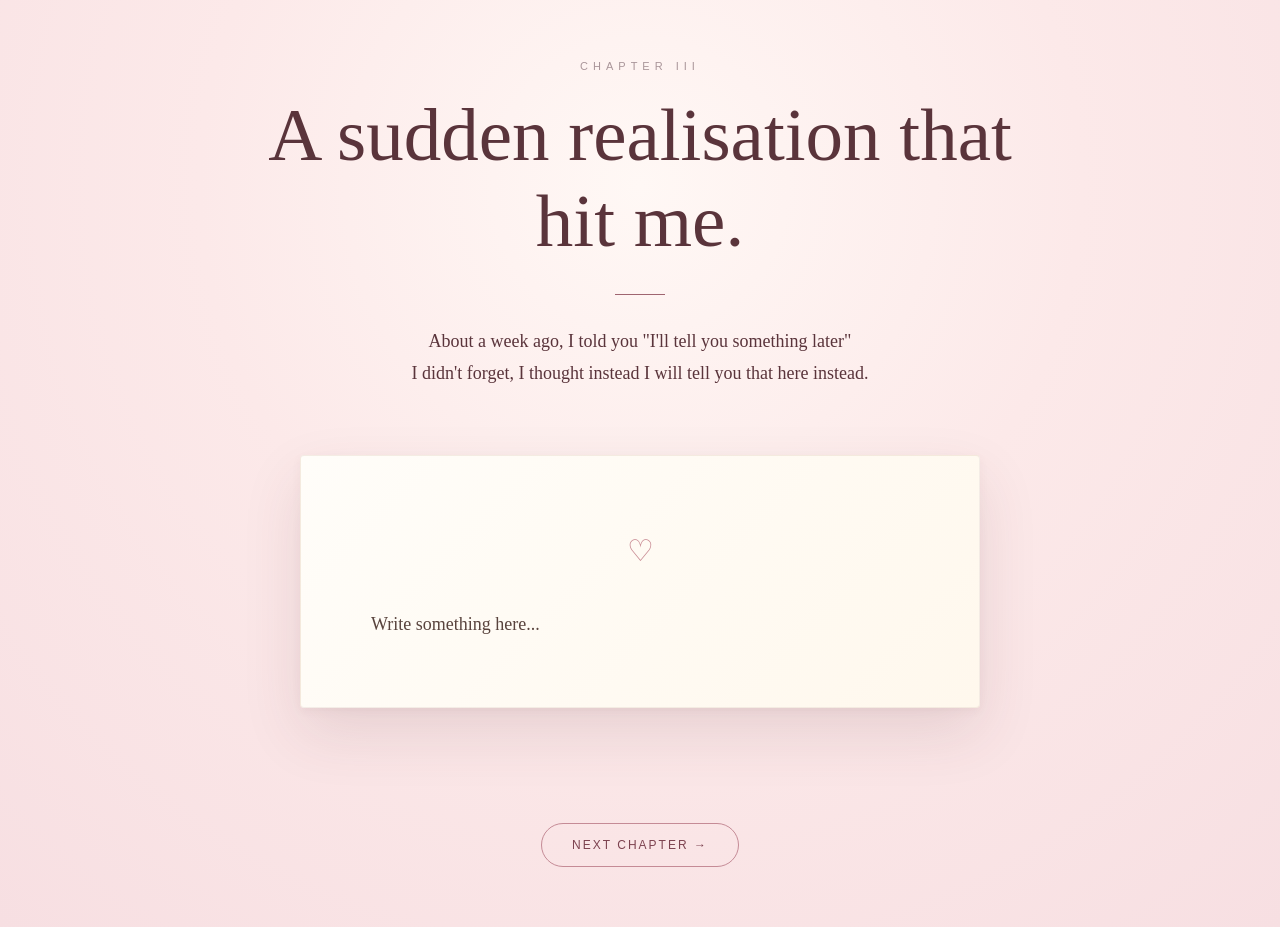
==== chapter3.html @ f7d860e0 "Add files via upload" ====
<!DOCTYPE html>
<html lang="en">

<head>
    <meta charset="UTF-8">
    <meta name="viewport" content="width=device-width, initial-scale=1.0">

    <title>Chapter III ♡</title>

    <link rel="stylesheet" href="style.css">
</head>

<body>

    <div class="hearts-container"></div>

    <section class="story-page active">

        <div class="story-content">

            <p class="chapter">
                CHAPTER III
            </p>

            <h2>
                A sudden realisation that hit me.
            </h2>

            <div class="story-line"></div>

            <p class="story-text">
                About a week ago, I told you "I'll tell you something later"
                <br>
                I didn't forget, I thought instead I will tell you that here instead.
            </p>

            <div class="letter">

                <div class="letter-heart">♡</div>

                <p>
                    Write something here...
                </p>

            </div>

            <button class="next-btn" onclick="window.location.href='chapter4.html'">
                NEXT CHAPTER →
            </button>

        </div>

    </section>

    <script src="script.js"></script>

</body>

</html>
---- style.css ----
/* =========================
   RESET
========================= */

* {
    margin: 0;
    padding: 0;
    box-sizing: border-box;
}


/* =========================
   BODY
========================= */

body {
    min-height: 100vh;

    background:
        radial-gradient(
            circle at center,
            #241014 0%,
            #10090b 45%,
            #050304 100%
        );

    color: #f5e9eb;

    font-family:
        Georgia,
        "Times New Roman",
        serif;

    overflow-x: hidden;
    overflow-y: auto;
}


/* =========================
   HERO
========================= */

.hero {
    min-height: 100vh;

    display: flex;
    flex-direction: column;

    justify-content: center;
    align-items: center;

    text-align: center;

    padding: 30px;

    position: relative;
}


/* =========================
   HEART
========================= */

.heart {
    font-size: 70px;

    color: #d98b9a;

    margin-bottom: 30px;

    animation:
        heartbeat 2.5s ease-in-out infinite;

    text-shadow:
        0 0 35px rgba(220, 120, 140, 0.35);
}


@keyframes heartbeat {

    0%,
    100% {
        transform: scale(1);
    }

    50% {
        transform: scale(1.08);
    }
}


/* =========================
   EYEBROW
========================= */

.eyebrow {
    font-family: Arial, sans-serif;

    font-size: 11px;

    letter-spacing: 5px;

    color: #a99599;

    margin-bottom: 18px;
}


/* =========================
   TITLE
========================= */

h1 {
    font-size: clamp(60px, 10vw, 120px);

    font-weight: 400;

    letter-spacing: -5px;

    color: #f5e9eb;

    text-shadow:
        0 0 50px rgba(255, 200, 210, 0.08);
}


/* =========================
   SUBTITLE
========================= */

.subtitle {
    margin-top: 20px;

    color: #b9a9ad;

    font-size: 17px;

    line-height: 1.8;
}


/* =========================
   ENTER BUTTON
========================= */

.enter-btn {
    margin-top: 45px;

    padding: 15px 34px;

    background: transparent;

    border:
        1px solid rgba(220, 170, 180, 0.35);

    border-radius: 50px;

    color: #eadde0;

    font-family: Arial, sans-serif;

    font-size: 12px;

    letter-spacing: 3px;

    cursor: pointer;

    transition:
        transform 0.3s ease,
        background 0.3s ease,
        border-color 0.3s ease;
}


.enter-btn:hover {
    transform: translateY(-4px);

    background:
        rgba(220, 140, 155, 0.08);

    border-color:
        rgba(220, 170, 180, 0.7);
}


/* =========================
   FLOATING HEARTS
========================= */

.hearts-container {
    position: fixed;

    inset: 0;

    pointer-events: none;

    overflow: hidden;

    z-index: 10;
}


.floating-heart {
    position: absolute;

    bottom: -30px;

    color: rgba(190, 60, 85, 0.7);

    pointer-events: none;

    animation: floatHeart linear forwards;
}


@keyframes floatHeart {

    from {
        transform: translateY(0) rotate(0deg);
        opacity: 0;
    }

    15% {
        opacity: 0.6;
    }

    to {
        transform: translateY(-110vh) rotate(25deg);
        opacity: 0;
    }
}


/* =========================
   STORY PAGES
========================= */

.story-page {
    min-height: 100vh;

    display: flex;

    justify-content: center;
    align-items: center;

    text-align: center;

    padding: 60px 25px;

    background:
        radial-gradient(
            circle at 50% 20%,
            #fff8f5 0%,
            #fce9e9 45%,
            #f7dfe2 100%
        );
}


.story-content {
    width: 100%;

    max-width: 800px;
}


/* =========================
   CHAPTER HEADING
========================= */

.chapter {
    font-family: Arial, sans-serif;

    font-size: 11px;

    letter-spacing: 5px;

    color: #a99599;

    margin-bottom: 20px;
}


.story-page h2 {
    font-size: clamp(40px, 7vw, 75px);

    font-weight: 400;

    color: #5a343b;
}


.story-line {
    width: 50px;

    height: 1px;

    background: #9f6570;

    margin: 30px auto;
}


.story-text {
    color: #5a343b;

    font-size: 18px;

    font-weight: 500;

    line-height: 1.8;
}


/* =========================
   FIRST MESSAGE
========================= */

.first-message {
    display: block;

    width: 90%;

    max-width: 650px;

    height: auto;

    margin: 25px auto 30px;

    padding: 12px;

    background: #ffffff;

    border-radius: 16px;

    box-shadow:
        0 20px 50px rgba(90, 52, 59, 0.18);
}


.memory-date {
    color: #8f4d5b;

    font-family: Arial, sans-serif;

    font-size: 12px;

    letter-spacing: 4px;

    font-weight: 600;

    margin-top: 45px;

    margin-bottom: -25px;
}


.story-quote {
    color: #4a252d;

    font-size: 26px;

    font-weight: 500;

    text-shadow:
        0 2px 10px rgba(90, 52, 59, 0.12);
}


/* =========================
   MEMORY GRID
========================= */

.memory-grid {
    display: grid;

    grid-template-columns: repeat(3, 1fr);

    gap: 25px;

    margin-top: 45px;
}


.memory-card {
    background: #fffafa;

    padding: 12px 12px 20px;

    border-radius: 14px;

    box-shadow:
        0 15px 35px rgba(90, 52, 59, 0.12);

    transition: transform 0.3s ease;
}


.memory-card:hover {
    transform: translateY(-8px) rotate(-1deg);
}


.memory-placeholder {
    height: 220px;

    display: flex;

    justify-content: center;
    align-items: center;

    background: #f7dfe2;

    border-radius: 10px;

    color: #8f4d5b;

    font-family: Arial, sans-serif;

    font-size: 12px;

    letter-spacing: 3px;
}


.memory-card p {
    margin-top: 15px;

    color: #5a343b;

    font-size: 15px;

    line-height: 1.5;
}


/* =========================
   NEXT CHAPTER BUTTON
========================= */

.next-btn {
    margin-top: 50px;

    padding: 14px 30px;

    background: transparent;

    border: 1px solid #c58b96;

    border-radius: 50px;

    color: #7d4350;

    font-family: Arial, sans-serif;

    font-size: 12px;

    letter-spacing: 2px;

    cursor: pointer;

    transition: all 0.3s ease;
}


.next-btn:hover {
    background: #c58b96;

    color: white;

    transform: translateY(-3px);
}


/* =========================
   CHAPTER III — LETTER
========================= */

.letter {
    position: relative;

    width: 100%;

    max-width: 680px;

    margin: 65px auto;

    padding: 65px 70px;

    background:
        linear-gradient(
            135deg,
            #fffdf9,
            #fff8ed
        );

    color: #59433d;

    font-family:
        Georgia,
        "Times New Roman",
        serif;

    font-size: 18px;

    line-height: 2;

    text-align: left;

    border: 1px solid rgba(160, 120, 100, 0.12);

    border-radius: 4px;

    box-shadow:
        0 25px 60px rgba(90, 52, 59, 0.12),
        0 3px 10px rgba(90, 52, 59, 0.05);
}


/* =========================
   LETTER HEART
========================= */

.letter-heart {
    text-align: center;

    font-size: 30px;

    color: #b96b78;

    margin-bottom: 25px;

    opacity: 0.8;
}


/* =========================
   MOBILE RESPONSIVENESS
========================= */

@media (max-width: 768px) {

    .story-page {
        padding: 45px 20px;
    }

    .memory-grid {
        grid-template-columns: 1fr;

        gap: 25px;
    }

    .memory-placeholder {
        height: 260px;
    }

    .letter {
        padding: 45px 30px;

        margin: 45px auto;

        font-size: 16px;
    }

    .story-page h2 {
        font-size: 42px;
    }

}


@media (max-width: 480px) {

    .letter {
        padding: 35px 22px;
    }

    .story-page h2 {
        font-size: 36px;
    }

    .story-text {
        font-size: 16px;
    }

}


/* ==========================================
   CHAPTER IV — THE ETHEREAL WORLD
========================================== */

.angel-page {
    background: #f8f6ff;
    color: #625b78;
    overflow-x: hidden;
    position: relative;
}


/* ==========================================
   CELESTIAL BACKGROUND
========================================== */

.angel-world {
    position: relative;
    min-height: 100vh;
    overflow: hidden;

    background:
        /* Celestial moon */
        radial-gradient(
            circle at 78% 18%,
            rgba(255, 245, 255, 0.95) 0%,
            rgba(226, 211, 255, 0.8) 8%,
            rgba(177, 157, 220, 0.3) 17%,
            transparent 29%
        ),

        /* Nebula */
        radial-gradient(
            ellipse at 15% 40%,
            rgba(130, 112, 180, 0.3),
            transparent 45%
        ),

        radial-gradient(
            ellipse at 85% 75%,
            rgba(190, 145, 190, 0.25),
            transparent 40%
        ),

        /* Night sky */
        linear-gradient(
            160deg,
            #17182b 0%,
            #29243e 45%,
            #39304e 75%,
            #211e36 100%
        );
}


/* ==========================================
   SOFT LIGHT EFFECTS
========================================== */
/* Celestial stars */

.angel-world::before {
    content: "";

    position: absolute;
    inset: 0;

    pointer-events: none;

    background-image:
        radial-gradient(2px 2px at 10% 20%, white 90%, transparent),
        radial-gradient(2px 2px at 30% 65%, white 90%, transparent),
        radial-gradient(1px 1px at 50% 15%, white 90%, transparent),
        radial-gradient(2px 2px at 70% 40%, white 90%, transparent),
        radial-gradient(1px 1px at 90% 70%, white 90%, transparent),
        radial-gradient(2px 2px at 85% 10%, white 90%, transparent),
        radial-gradient(1px 1px at 20% 85%, white 90%, transparent);

    opacity: 0.45;
}

/* Celestial stars */

.angel-world::before {
    content: "";

    position: absolute;
    inset: 0;

    pointer-events: none;

    background-image:
        radial-gradient(2px 2px at 10% 20%, white 90%, transparent),
        radial-gradient(2px 2px at 30% 65%, white 90%, transparent),
        radial-gradient(1px 1px at 50% 15%, white 90%, transparent),
        radial-gradient(2px 2px at 70% 40%, white 90%, transparent),
        radial-gradient(1px 1px at 90% 70%, white 90%, transparent),
        radial-gradient(2px 2px at 85% 10%, white 90%, transparent),
        radial-gradient(1px 1px at 20% 85%, white 90%, transparent);

    opacity: 0.45;
}

.angel-world::before {
    content: "";

    position: absolute;
    inset: 0;

    pointer-events: none;

    background:
        radial-gradient(
            circle at 50% 15%,
            rgba(255, 255, 255, 0.9),
            transparent 35%
        );

    opacity: 0.9;
}


.angel-world::after {
    content: "";

    position: absolute;

    width: 420px;
    height: 420px;

    top: 2%;
    right: -100px;

    border-radius: 50%;

    background: radial-gradient(
        circle,
        rgba(230, 215, 255, 0.28),
        rgba(180, 150, 220, 0.08) 50%,
        transparent 72%
    );

    filter: blur(35px);

    pointer-events: none;

    z-index: 0;
}


/* ==========================================
   INTRODUCTION
========================================== */

.angel-intro {
    min-height: 100vh;

    display: flex;
    flex-direction: column;

    justify-content: center;
    align-items: center;

    text-align: center;

    padding: 50px 25px;

    position: relative;

    z-index: 1;
}


.angel-eyebrow,
.gallery-eyebrow {
    font-family: Arial, sans-serif;

    font-size: 10px;

    letter-spacing: 5px;

    color: #aaa0c2;

    margin-bottom: 30px;
}


.angel-intro h1 {
    font-family: Georgia, serif;

    font-size: clamp(48px, 8vw, 100px);

    font-weight: 400;

    line-height: 1.15;

    letter-spacing: -3px;

    color: #756987;

    text-shadow:
        0 5px 35px rgba(255, 255, 255, 0.9);
}


.angel-divider {
    margin: 35px 0;

    font-size: 25px;

    color: #b9a9d5;
}


.angel-subtitle {
    font-family: Georgia, serif;

    font-size: 17px;

    line-height: 2;

    color: #958ba8;
}


/* ==========================================
   SCROLL INDICATOR
========================================== */

.scroll-hint {
    position: absolute;

    bottom: 45px;

    display: flex;
    flex-direction: column;

    align-items: center;

    gap: 12px;
}


.scroll-hint span {
    font-family: Arial, sans-serif;

    font-size: 9px;

    letter-spacing: 3px;

    color: #aaa0bc;
}


.scroll-line {
    width: 1px;

    height: 45px;

    background:
        linear-gradient(
            transparent,
            #b9a9d5
        );

    animation: gentleDrop 2s infinite;
}


@keyframes gentleDrop {
    0%, 100% {
        opacity: 0.4;
        transform: translateY(0);
    }

    50% {
        opacity: 1;
        transform: translateY(8px);
    }
}


/* ==========================================
   PHOTO GALLERY
========================================== */

.angel-gallery {
    position: relative;

    z-index: 1;

    max-width: 1100px;

    margin: auto;

    padding: 110px 35px 140px;

    text-align: center;
}


.gallery-eyebrow {
    margin-bottom: 20px;
}


.angel-gallery h2 {
    font-family: Georgia, serif;

    font-size: clamp(38px, 6vw, 65px);

    font-weight: 400;

    color: #756987;

    margin-bottom: 20px;
}


.gallery-description {
    font-family: Georgia, serif;

    font-size: 16px;

    color: #a69bb8;

    line-height: 1.8;
}


/* ==========================================
   PHOTOGRAPH LAYOUT
========================================== */

.angel-photo-grid {
    display: grid;

    grid-template-columns: repeat(3, 1fr);

    align-items: center;

    gap: 35px;

    margin-top: 85px;
}


.angel-photo {
    position: relative;

    padding: 12px;

    background: rgba(255, 255, 255, 0.75);

    border: 1px solid rgba(255, 255, 255, 0.9);

    border-radius: 5px;

    box-shadow:
        0 20px 55px rgba(133, 117, 166, 0.12),
        0 5px 15px rgba(255, 255, 255, 0.8);

    transition:
        transform 0.5s ease,
        box-shadow 0.5s ease;
}


.angel-photo:hover {
    transform: translateY(-12px);

    box-shadow:
        0 30px 70px rgba(133, 117, 166, 0.2);
}


.photo-one {
    transform: rotate(-3deg);
}


.photo-two {
    transform: translateY(-25px);
}


.photo-three {
    transform: rotate(3deg);
}


.photo-one:hover {
    transform: translateY(-12px) rotate(0deg);
}


.photo-two:hover {
    transform: translateY(-35px);
}


.photo-three:hover {
    transform: translateY(-12px) rotate(0deg);
}


.photo-placeholder {
    min-height: 350px;

    display: flex;

    justify-content: center;
    align-items: center;

    background:
        linear-gradient(
            145deg,
            #eeeaff,
            #fcecf3,
            #f7f4ff
        );

    color: #aaa0c2;

    font-family: Arial, sans-serif;

    font-size: 10px;

    letter-spacing: 4px;
}


/* ==========================================
   CLOSING MESSAGE
========================================== */

.angel-ending {
    position: relative;

    z-index: 1;

    min-height: 75vh;

    display: flex;
    flex-direction: column;

    justify-content: center;
    align-items: center;

    text-align: center;

    padding: 80px 25px;
}


.ending-symbol {
    font-size: 45px;

    color: #b9a9d5;

    margin-bottom: 30px;
}


.angel-ending h2 {
    font-family: Georgia, serif;

    font-size: clamp(38px, 6vw, 65px);

    font-weight: 400;

    line-height: 1.3;

    color: #756987;
}


.angel-ending p {
    margin-top: 30px;

    font-family: Georgia, serif;

    font-size: 16px;

    color: #a69bb8;

    line-height: 1.8;
}


/* ==========================================
   MOBILE RESPONSIVENESS
========================================== */

@media (max-width: 768px) {

    .angel-photo-grid {
        grid-template-columns: 1fr;

        max-width: 380px;

        margin: 65px auto 0;

        gap: 45px;
    }

    .photo-one,
    .photo-two,
    .photo-three {
        transform: none;
    }

    .photo-one:hover,
    .photo-two:hover,
    .photo-three:hover {
        transform: translateY(-5px);
    }

    .photo-placeholder {
        min-height: 400px;
    }

    .angel-gallery {
        padding: 90px 25px;
    }

    .angel-subtitle {
        font-size: 15px;
    }

}

/* Chapter IV — cleaner celestial atmosphere */

.angel-page .hearts-container {
    display: none;
}

/* Keep atmospheric effects behind content */

.angel-world::before {
    z-index: 0;
}

.angel-intro,
.angel-gallery,
.angel-ending {
    position: relative;
    z-index: 1;
}

/* Clear text contrast */

.angel-eyebrow,
.gallery-eyebrow {
    color: #d2c5ed;
}

.angel-intro h1,
.angel-gallery h2,
.angel-ending h2 {
    color: #fff9ff;

    text-shadow:
        0 2px 20px rgba(15, 12, 35, 0.35);
}

.angel-subtitle,
.gallery-description,
.angel-ending p {
    color: #e4daef;
}

.scroll-hint span {
    color: #e4daef;
}

/* ==========================================
   CHAPTER IV — FINAL VISUAL CORRECTIONS
========================================== */


/* CELESTIAL BACKGROUND */

.angel-world {
    background:
        radial-gradient(
            circle at 80% 15%,
            #f5eaff 0%,
            #c9b8e8 5%,
            rgba(157, 130, 198, 0.35) 12%,
            transparent 23%
        ),

        radial-gradient(
            ellipse at 15% 45%,
            rgba(111, 91, 160, 0.35),
            transparent 45%
        ),

        linear-gradient(
            160deg,
            #171529 0%,
            #29223e 45%,
            #39304e 75%,
            #1d1b32 100%
        );
}


/* INTRODUCTION */

.angel-intro {
    min-height: 100vh;
    padding: 80px 25px;

    justify-content: center;
    overflow: hidden;
}

.angel-intro h1 {
    width: 100%;
    max-width: 950px;

    font-size: clamp(42px, 6vw, 82px);

    line-height: 1.2;
    letter-spacing: -1.5px;

    padding: 0 15px;

    color: #fffaff;

    text-shadow:
        0 4px 25px rgba(15, 10, 35, 0.4);
}

.angel-eyebrow {
    color: #d9c9ef;
}

.angel-subtitle {
    color: #eee5f8;
}

.scroll-hint span {
    color: #eee5f8;
}


/* GALLERY HEADING */

.angel-gallery h2 {
    color: #fffaff;
}

.gallery-eyebrow {
    color: #d9c9ef;
}

.gallery-description {
    color: #e5d9f1;
}


/* PHOTOGRAPH FRAMES */

.angel-photo {
    background: #fffaff;

    border: 1px solid rgba(255, 255, 255, 0.95);

    padding: 12px;

    border-radius: 5px;

    box-shadow:
        0 20px 55px rgba(8, 5, 25, 0.3),
        0 0 25px rgba(220, 195, 255, 0.18);
}


/* PHOTOGRAPH PLACEHOLDERS */

.photo-placeholder {
    background:
        linear-gradient(
            145deg,
            #eee5fa,
            #fcebf3,
            #f4edff
        );

    color: #756487;

    font-weight: 600;
}


/* PHOTOGRAPH CAPTIONS */

.angel-photo p {
    color: #594b68;

    font-family: Georgia, serif;

    font-size: 15px;

    line-height: 1.7;

    padding: 12px 5px 5px;

    text-align: center;
}


/* CLOSING SECTION */

.angel-ending h2 {
    color: #fffaff;
}

.angel-ending p {
    color: #e5d9f1;
}

.ending-symbol {
    color: #e5c9ee;
}

/* Dark captions inside photograph frames */

.angel-photo .gallery-description {
    color: #594b68;

    font-size: 15px;
    font-weight: 500;

    line-height: 1.7;

    padding: 12px 5px 5px;

    text-align: center;
}


/* Restore celestial glow around photographs */

.angel-photo {
    box-shadow:
        0 0 18px rgba(230, 210, 255, 0.45),
        0 0 40px rgba(210, 185, 255, 0.3),
        0 20px 55px rgba(8, 5, 25, 0.25);
}

.angel-photo:hover {
    box-shadow:
        0 0 25px rgba(240, 220, 255, 0.65),
        0 0 60px rgba(210, 185, 255, 0.4),
        0 30px 70px rgba(8, 5, 25, 0.3);
}

/* =================================
   CHAPTER IV — INTRO TEXT CONTRAST
================================= */

.angel-intro h1 {
    color: #403451;

    text-shadow:
        0 2px 15px rgba(255, 255, 255, 0.4);
}

.angel-intro .angel-eyebrow {
    color: #665477;
}

.angel-intro .angel-subtitle {
    color: #51435f;

    font-weight: 500;

    text-shadow:
        0 1px 8px rgba(255, 255, 255, 0.35);
}

.angel-intro .scroll-hint span {
    color: #665477;
}

.angel-intro .scroll-line {
    background: linear-gradient(
        transparent,
        #806a9e
    );
}

/* Chapter IV — Gallery typography */

.angel-gallery h2 {
    color: #493653;
    text-shadow: 0 2px 15px rgba(255, 255, 255, 0.35);
}

.angel-gallery > .gallery-description {
    color: #51415f;
}

.angel-photo .gallery-description {
    color: #594b68;
}

/* =====================================
   CHAPTER IV — ACTUAL PHOTOGRAPHS
===================================== */

.angel-image {
    display: block;

    width: 100%;
    height: 380px;

    object-fit: contain;
    object-position: center;

    background: #eee8f5;

    border-radius: 2px;
}


/* Keep photograph frames consistent */

.angel-photo {
    min-width: 0;
    overflow: hidden;
}


/* =====================================
   RESPONSIVE PHOTOGRAPH GALLERY
===================================== */

@media (max-width: 900px) {

    .angel-photo-grid {
        grid-template-columns: 1fr;

        max-width: 430px;

        margin-left: auto;
        margin-right: auto;

        gap: 45px;
    }

    .angel-image {
        height: auto;
        max-height: 500px;

        aspect-ratio: 3 / 4;

        object-fit: contain;
    }

    .photo-one,
    .photo-two,
    .photo-three {
        transform: none;
    }

}

/* =====================================
   CHAPTER IV — TEXT CONTRAST
===================================== */

/* All text before the photographs */

.angel-intro h1,
.angel-intro .angel-eyebrow,
.angel-intro .angel-subtitle,
.angel-intro .scroll-hint span,
.angel-gallery .gallery-eyebrow,
.angel-gallery h2,
.angel-gallery > .gallery-description {
    color: #40304f;

    -webkit-text-stroke: 0.3px rgba(255, 250, 255, 0.8);

    text-shadow:
        0 1px 5px rgba(255, 255, 255, 0.65);
}

/* Photograph captions */

.angel-photo .gallery-description {
    color: #594b68;

    -webkit-text-stroke: 0;

    text-shadow: none;
}

/* Closing section — retain light typography */

.angel-ending h2,
.angel-ending p {
    color: #fffaff;

    -webkit-text-stroke: 0.3px rgba(75, 55, 95, 0.5);

    text-shadow:
        0 2px 8px rgba(35, 22, 55, 0.5);
}

/* =====================================
   CHAPTER IV — CLEAN TYPOGRAPHY
===================================== */

/* Introduction */

.angel-intro h1 {
    color: #40304f !important;
    -webkit-text-stroke: 0;
    text-shadow: none;
}

.angel-intro .angel-eyebrow {
    color: #655477 !important;
    -webkit-text-stroke: 0;
    text-shadow: none;
}

.angel-intro .angel-subtitle {
    color: #51415f !important;
    -webkit-text-stroke: 0;
    text-shadow: none;
    font-weight: 400;
}

.angel-intro .scroll-hint span {
    color: #655477 !important;
    text-shadow: none;
}


/* Gallery heading */

.angel-gallery .gallery-eyebrow {
    color: #655477 !important;
    text-shadow: none;
}

.angel-gallery h2 {
    color: #40304f !important;
    -webkit-text-stroke: 0;
    text-shadow: none;
}

.angel-gallery > .gallery-description {
    color: #51415f !important;
    -webkit-text-stroke: 0;
    text-shadow: none;
    font-weight: 400;
}


/* Photograph descriptions */

.angel-photo .gallery-description {
    color: #594b68 !important;
    -webkit-text-stroke: 0;
    text-shadow: none;
}


/* Closing section — retain light typography */

.angel-ending h2,
.angel-ending p {
    color: #fffaff !important;
    -webkit-text-stroke: 0;
    text-shadow: 0 2px 8px rgba(35, 22, 55, 0.45);
}

/* =====================================
   CHAPTER IV — GALLERY LIGHT FIELD
===================================== */

.angel-gallery {
    position: relative;
    isolation: isolate;
}

/* Soft moonlight behind gallery heading */

.angel-gallery::before {
    content: "";

    position: absolute;

    top: 100px;
    left: 50%;

    transform: translateX(-50%);

    width: min(1000px, 110%);
    height: 380px;

    background:
        radial-gradient(
            ellipse at center,
            rgba(248, 240, 255, 0.85) 0%,
            rgba(231, 216, 250, 0.55) 35%,
            rgba(215, 195, 240, 0.18) 65%,
            transparent 100%
        );

    filter: blur(35px);

    z-index: -1;

    pointer-events: none;
}

/* Keep heading typography clean */

.angel-gallery h2 {
    color: #40304f;
    text-shadow: none;
}

.angel-gallery > .gallery-description {
    color: #51415f;
    text-shadow: none;
}

/* =====================================
   CHAPTER IV — SMALL TEXT REFINEMENT
===================================== */

/* A LITTLE SOMETHING ABOUT YOU */

.angel-intro .angel-eyebrow {
    color: #493653 !important;

    font-family: Arial, sans-serif;
    font-size: 12px;
    font-weight: 600;

    letter-spacing: 4px;

    text-shadow:
        0 1px 3px rgba(255, 255, 255, 0.65);

    margin-bottom: 35px;
}


/* GO ON SCROLL */

.angel-intro .scroll-hint span {
    color: #493653 !important;

    font-family: Arial, sans-serif;
    font-size: 11px;
    font-weight: 600;

    letter-spacing: 3px;

    text-shadow:
        0 1px 4px rgba(255, 255, 255, 0.7);
}


/* Scroll indicator line */

.angel-intro .scroll-line {
    width: 1px;
    height: 50px;

    background: linear-gradient(
        transparent,
        #79618f
    );
}
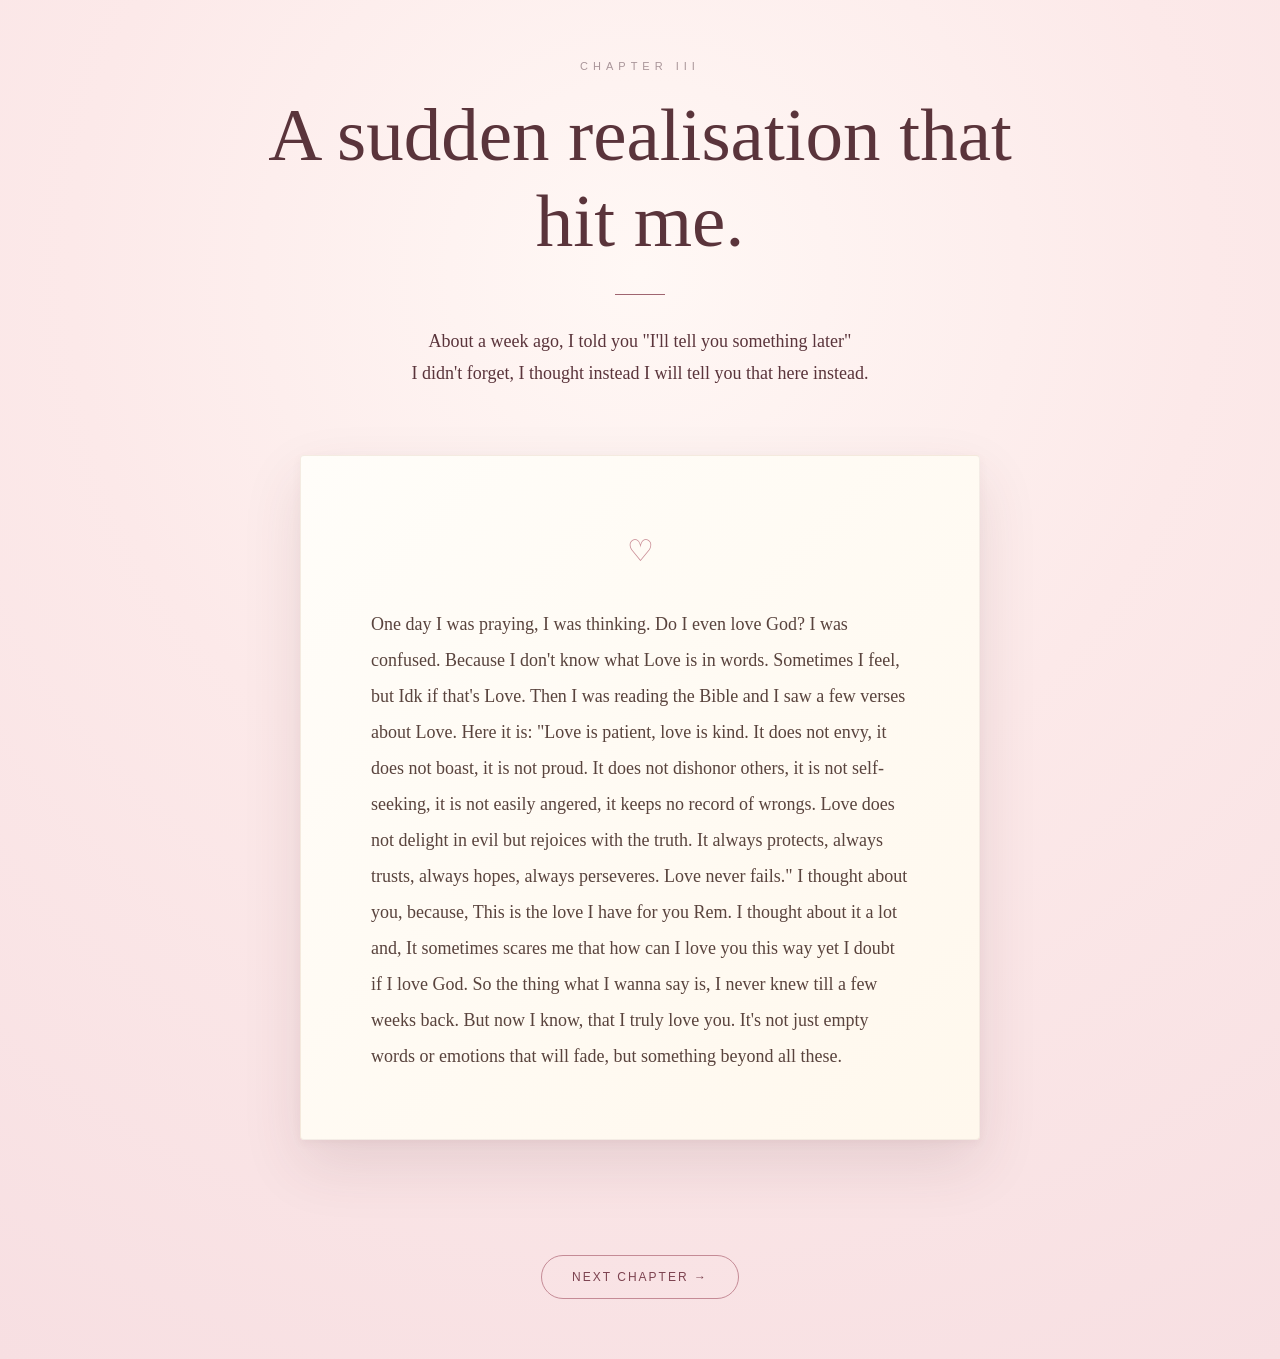
==== commit 733795b4: "Add files via upload" ====
--- a/chapter3.html
+++ b/chapter3.html
@@ -39,7 +39,18 @@
                 <div class="letter-heart">♡</div>
 
                 <p>
-                    Write something here...
+                    One day I was praying, I was thinking. Do I even love God? I was confused. 
+                    Because I don't know what Love is in words. Sometimes I feel, but Idk if that's Love. 
+                    Then I was reading the Bible and I saw a few verses about Love. 
+                    Here it is:
+                    "Love is patient, love is kind. It does not envy, it does not boast, it is not proud. 
+                    It does not dishonor others, it is not self-seeking, it is not easily angered, it keeps no record of wrongs. 
+                    Love does not delight in evil but rejoices with the truth. 
+                    It always protects, always trusts, always hopes, always perseveres. Love never fails."
+                    I thought about you, because, This is the love I have for you Rem. 
+                    I thought about it a lot and, It sometimes scares me that how can I love you this way yet I doubt if I love God. 
+                    So the thing what I wanna say is, I never knew till a few weeks back. 
+                    But now I know, that I truly love you. It's not just empty words or emotions that will fade, but something beyond all these.
                 </p>
 
             </div>
--- a/style.css
+++ b/style.css
@@ -1,1674 +1,917 @@
-/* =========================
-   RESET
-========================= */
-
-* {
-    margin: 0;
-    padding: 0;
-    box-sizing: border-box;
-}
-
-
-/* =========================
-   BODY
-========================= */
-
-body {
-    min-height: 100vh;
-
-    background:
-        radial-gradient(
-            circle at center,
-            #241014 0%,
-            #10090b 45%,
-            #050304 100%
-        );
-
-    color: #f5e9eb;
-
-    font-family:
-        Georgia,
-        "Times New Roman",
-        serif;
-
-    overflow-x: hidden;
-    overflow-y: auto;
-}
-
-
-/* =========================
-   HERO
-========================= */
-
-.hero {
-    min-height: 100vh;
-
-    display: flex;
-    flex-direction: column;
-
-    justify-content: center;
-    align-items: center;
-
-    text-align: center;
-
-    padding: 30px;
-
-    position: relative;
-}
-
-
-/* =========================
-   HEART
-========================= */
-
-.heart {
-    font-size: 70px;
-
-    color: #d98b9a;
-
-    margin-bottom: 30px;
-
-    animation:
-        heartbeat 2.5s ease-in-out infinite;
-
-    text-shadow:
-        0 0 35px rgba(220, 120, 140, 0.35);
-}
-
-
-@keyframes heartbeat {
-
-    0%,
-    100% {
-        transform: scale(1);
-    }
-
-    50% {
-        transform: scale(1.08);
-    }
-}
-
-
-/* =========================
-   EYEBROW
-========================= */
-
-.eyebrow {
-    font-family: Arial, sans-serif;
-
-    font-size: 11px;
-
-    letter-spacing: 5px;
-
-    color: #a99599;
-
-    margin-bottom: 18px;
-}
-
-
-/* =========================
-   TITLE
-========================= */
-
-h1 {
-    font-size: clamp(60px, 10vw, 120px);
-
-    font-weight: 400;
-
-    letter-spacing: -5px;
-
-    color: #f5e9eb;
-
-    text-shadow:
-        0 0 50px rgba(255, 200, 210, 0.08);
-}
-
-
-/* =========================
-   SUBTITLE
-========================= */
-
-.subtitle {
-    margin-top: 20px;
-
-    color: #b9a9ad;
-
-    font-size: 17px;
-
-    line-height: 1.8;
-}
-
-
-/* =========================
-   ENTER BUTTON
-========================= */
-
-.enter-btn {
-    margin-top: 45px;
-
-    padding: 15px 34px;
-
-    background: transparent;
-
-    border:
-        1px solid rgba(220, 170, 180, 0.35);
-
-    border-radius: 50px;
-
-    color: #eadde0;
-
-    font-family: Arial, sans-serif;
-
-    font-size: 12px;
-
-    letter-spacing: 3px;
-
-    cursor: pointer;
-
-    transition:
-        transform 0.3s ease,
-        background 0.3s ease,
-        border-color 0.3s ease;
-}
-
-
-.enter-btn:hover {
-    transform: translateY(-4px);
-
-    background:
-        rgba(220, 140, 155, 0.08);
-
-    border-color:
-        rgba(220, 170, 180, 0.7);
-}
-
-
-/* =========================
-   FLOATING HEARTS
-========================= */
-
-.hearts-container {
-    position: fixed;
-
-    inset: 0;
-
-    pointer-events: none;
-
-    overflow: hidden;
-
-    z-index: 10;
-}
-
-
-.floating-heart {
-    position: absolute;
-
-    bottom: -30px;
-
-    color: rgba(190, 60, 85, 0.7);
-
-    pointer-events: none;
-
-    animation: floatHeart linear forwards;
-}
-
-
-@keyframes floatHeart {
-
-    from {
-        transform: translateY(0) rotate(0deg);
-        opacity: 0;
-    }
-
-    15% {
-        opacity: 0.6;
-    }
-
-    to {
-        transform: translateY(-110vh) rotate(25deg);
-        opacity: 0;
-    }
-}
-
-
-/* =========================
-   STORY PAGES
-========================= */
-
-.story-page {
-    min-height: 100vh;
-
-    display: flex;
-
-    justify-content: center;
-    align-items: center;
-
-    text-align: center;
-
-    padding: 60px 25px;
-
-    background:
-        radial-gradient(
-            circle at 50% 20%,
-            #fff8f5 0%,
-            #fce9e9 45%,
-            #f7dfe2 100%
-        );
-}
-
-
-.story-content {
-    width: 100%;
-
-    max-width: 800px;
-}
-
-
-/* =========================
-   CHAPTER HEADING
-========================= */
-
-.chapter {
-    font-family: Arial, sans-serif;
-
-    font-size: 11px;
-
-    letter-spacing: 5px;
-
-    color: #a99599;
-
-    margin-bottom: 20px;
-}
-
-
-.story-page h2 {
-    font-size: clamp(40px, 7vw, 75px);
-
-    font-weight: 400;
-
-    color: #5a343b;
-}
-
-
-.story-line {
-    width: 50px;
-
-    height: 1px;
-
-    background: #9f6570;
-
-    margin: 30px auto;
-}
-
-
-.story-text {
-    color: #5a343b;
-
-    font-size: 18px;
-
-    font-weight: 500;
-
-    line-height: 1.8;
-}
-
-
-/* =========================
-   FIRST MESSAGE
-========================= */
-
-.first-message {
-    display: block;
-
-    width: 90%;
-
-    max-width: 650px;
-
-    height: auto;
-
-    margin: 25px auto 30px;
-
-    padding: 12px;
-
-    background: #ffffff;
-
-    border-radius: 16px;
-
-    box-shadow:
-        0 20px 50px rgba(90, 52, 59, 0.18);
-}
-
-
-.memory-date {
-    color: #8f4d5b;
-
-    font-family: Arial, sans-serif;
-
-    font-size: 12px;
-
-    letter-spacing: 4px;
-
-    font-weight: 600;
-
-    margin-top: 45px;
-
-    margin-bottom: -25px;
-}
-
-
-.story-quote {
-    color: #4a252d;
-
-    font-size: 26px;
-
-    font-weight: 500;
-
-    text-shadow:
-        0 2px 10px rgba(90, 52, 59, 0.12);
-}
-
-
-/* =========================
-   MEMORY GRID
-========================= */
-
-.memory-grid {
-    display: grid;
-
-    grid-template-columns: repeat(3, 1fr);
-
-    gap: 25px;
-
-    margin-top: 45px;
-}
-
-
-.memory-card {
-    background: #fffafa;
-
-    padding: 12px 12px 20px;
-
-    border-radius: 14px;
-
-    box-shadow:
-        0 15px 35px rgba(90, 52, 59, 0.12);
-
-    transition: transform 0.3s ease;
-}
-
-
-.memory-card:hover {
-    transform: translateY(-8px) rotate(-1deg);
-}
-
-
-.memory-placeholder {
-    height: 220px;
-
-    display: flex;
-
-    justify-content: center;
-    align-items: center;
-
-    background: #f7dfe2;
-
-    border-radius: 10px;
-
-    color: #8f4d5b;
-
-    font-family: Arial, sans-serif;
-
-    font-size: 12px;
-
-    letter-spacing: 3px;
-}
-
-
-.memory-card p {
-    margin-top: 15px;
-
-    color: #5a343b;
-
-    font-size: 15px;
-
-    line-height: 1.5;
-}
-
-
-/* =========================
-   NEXT CHAPTER BUTTON
-========================= */
-
-.next-btn {
-    margin-top: 50px;
-
-    padding: 14px 30px;
-
-    background: transparent;
-
-    border: 1px solid #c58b96;
-
-    border-radius: 50px;
-
-    color: #7d4350;
-
-    font-family: Arial, sans-serif;
-
-    font-size: 12px;
-
-    letter-spacing: 2px;
-
-    cursor: pointer;
-
-    transition: all 0.3s ease;
-}
-
-
-.next-btn:hover {
-    background: #c58b96;
-
-    color: white;
-
-    transform: translateY(-3px);
-}
-
-
-/* =========================
-   CHAPTER III — LETTER
-========================= */
-
-.letter {
-    position: relative;
-
-    width: 100%;
-
-    max-width: 680px;
-
-    margin: 65px auto;
-
-    padding: 65px 70px;
-
-    background:
-        linear-gradient(
-            135deg,
-            #fffdf9,
-            #fff8ed
-        );
-
-    color: #59433d;
-
-    font-family:
-        Georgia,
-        "Times New Roman",
-        serif;
-
-    font-size: 18px;
-
-    line-height: 2;
-
-    text-align: left;
-
-    border: 1px solid rgba(160, 120, 100, 0.12);
-
-    border-radius: 4px;
-
-    box-shadow:
-        0 25px 60px rgba(90, 52, 59, 0.12),
-        0 3px 10px rgba(90, 52, 59, 0.05);
-}
-
-
-/* =========================
-   LETTER HEART
-========================= */
-
-.letter-heart {
-    text-align: center;
-
-    font-size: 30px;
-
-    color: #b96b78;
-
-    margin-bottom: 25px;
-
-    opacity: 0.8;
-}
-
-
-/* =========================
-   MOBILE RESPONSIVENESS
-========================= */
-
-@media (max-width: 768px) {
-
-    .story-page {
-        padding: 45px 20px;
-    }
-
-    .memory-grid {
-        grid-template-columns: 1fr;
-
-        gap: 25px;
-    }
-
-    .memory-placeholder {
-        height: 260px;
-    }
-
-    .letter {
-        padding: 45px 30px;
-
-        margin: 45px auto;
-
-        font-size: 16px;
-    }
-
-    .story-page h2 {
-        font-size: 42px;
-    }
-
-}
-
-
-@media (max-width: 480px) {
-
-    .letter {
-        padding: 35px 22px;
-    }
-
-    .story-page h2 {
-        font-size: 36px;
-    }
-
-    .story-text {
-        font-size: 16px;
-    }
-
-}
-
-
-/* ==========================================
-   CHAPTER IV — THE ETHEREAL WORLD
-========================================== */
-
-.angel-page {
-    background: #f8f6ff;
-    color: #625b78;
-    overflow-x: hidden;
-    position: relative;
-}
-
-
-/* ==========================================
-   CELESTIAL BACKGROUND
-========================================== */
-
-.angel-world {
-    position: relative;
-    min-height: 100vh;
-    overflow: hidden;
-
-    background:
-        /* Celestial moon */
-        radial-gradient(
-            circle at 78% 18%,
-            rgba(255, 245, 255, 0.95) 0%,
-            rgba(226, 211, 255, 0.8) 8%,
-            rgba(177, 157, 220, 0.3) 17%,
-            transparent 29%
-        ),
-
-        /* Nebula */
-        radial-gradient(
-            ellipse at 15% 40%,
-            rgba(130, 112, 180, 0.3),
-            transparent 45%
-        ),
-
-        radial-gradient(
-            ellipse at 85% 75%,
-            rgba(190, 145, 190, 0.25),
-            transparent 40%
-        ),
-
-        /* Night sky */
-        linear-gradient(
-            160deg,
-            #17182b 0%,
-            #29243e 45%,
-            #39304e 75%,
-            #211e36 100%
-        );
-}
-
-
-/* ==========================================
-   SOFT LIGHT EFFECTS
-========================================== */
-/* Celestial stars */
-
-.angel-world::before {
-    content: "";
-
-    position: absolute;
-    inset: 0;
-
-    pointer-events: none;
-
-    background-image:
-        radial-gradient(2px 2px at 10% 20%, white 90%, transparent),
-        radial-gradient(2px 2px at 30% 65%, white 90%, transparent),
-        radial-gradient(1px 1px at 50% 15%, white 90%, transparent),
-        radial-gradient(2px 2px at 70% 40%, white 90%, transparent),
-        radial-gradient(1px 1px at 90% 70%, white 90%, transparent),
-        radial-gradient(2px 2px at 85% 10%, white 90%, transparent),
-        radial-gradient(1px 1px at 20% 85%, white 90%, transparent);
-
-    opacity: 0.45;
-}
-
-/* Celestial stars */
-
-.angel-world::before {
-    content: "";
-
-    position: absolute;
-    inset: 0;
-
-    pointer-events: none;
-
-    background-image:
-        radial-gradient(2px 2px at 10% 20%, white 90%, transparent),
-        radial-gradient(2px 2px at 30% 65%, white 90%, transparent),
-        radial-gradient(1px 1px at 50% 15%, white 90%, transparent),
-        radial-gradient(2px 2px at 70% 40%, white 90%, transparent),
-        radial-gradient(1px 1px at 90% 70%, white 90%, transparent),
-        radial-gradient(2px 2px at 85% 10%, white 90%, transparent),
-        radial-gradient(1px 1px at 20% 85%, white 90%, transparent);
-
-    opacity: 0.45;
-}
-
-.angel-world::before {
-    content: "";
-
-    position: absolute;
-    inset: 0;
-
-    pointer-events: none;
-
-    background:
-        radial-gradient(
-            circle at 50% 15%,
-            rgba(255, 255, 255, 0.9),
-            transparent 35%
-        );
-
-    opacity: 0.9;
-}
-
-
-.angel-world::after {
-    content: "";
-
-    position: absolute;
-
-    width: 420px;
-    height: 420px;
-
-    top: 2%;
-    right: -100px;
-
-    border-radius: 50%;
-
-    background: radial-gradient(
-        circle,
-        rgba(230, 215, 255, 0.28),
-        rgba(180, 150, 220, 0.08) 50%,
-        transparent 72%
-    );
-
-    filter: blur(35px);
-
-    pointer-events: none;
-
-    z-index: 0;
-}
-
-
-/* ==========================================
-   INTRODUCTION
-========================================== */
-
-.angel-intro {
-    min-height: 100vh;
-
-    display: flex;
-    flex-direction: column;
-
-    justify-content: center;
-    align-items: center;
-
-    text-align: center;
-
-    padding: 50px 25px;
-
-    position: relative;
-
-    z-index: 1;
-}
-
-
-.angel-eyebrow,
-.gallery-eyebrow {
-    font-family: Arial, sans-serif;
-
-    font-size: 10px;
-
-    letter-spacing: 5px;
-
-    color: #aaa0c2;
-
-    margin-bottom: 30px;
-}
-
-
-.angel-intro h1 {
-    font-family: Georgia, serif;
-
-    font-size: clamp(48px, 8vw, 100px);
-
-    font-weight: 400;
-
-    line-height: 1.15;
-
-    letter-spacing: -3px;
-
-    color: #756987;
-
-    text-shadow:
-        0 5px 35px rgba(255, 255, 255, 0.9);
-}
-
-
-.angel-divider {
-    margin: 35px 0;
-
-    font-size: 25px;
-
-    color: #b9a9d5;
-}
-
-
-.angel-subtitle {
-    font-family: Georgia, serif;
-
-    font-size: 17px;
-
-    line-height: 2;
-
-    color: #958ba8;
-}
-
-
-/* ==========================================
-   SCROLL INDICATOR
-========================================== */
-
-.scroll-hint {
-    position: absolute;
-
-    bottom: 45px;
-
-    display: flex;
-    flex-direction: column;
-
-    align-items: center;
-
-    gap: 12px;
-}
-
-
-.scroll-hint span {
-    font-family: Arial, sans-serif;
-
-    font-size: 9px;
-
-    letter-spacing: 3px;
-
-    color: #aaa0bc;
-}
-
-
-.scroll-line {
-    width: 1px;
-
-    height: 45px;
-
-    background:
-        linear-gradient(
-            transparent,
-            #b9a9d5
-        );
-
-    animation: gentleDrop 2s infinite;
-}
-
-
-@keyframes gentleDrop {
-    0%, 100% {
-        opacity: 0.4;
-        transform: translateY(0);
-    }
-
-    50% {
-        opacity: 1;
-        transform: translateY(8px);
-    }
-}
-
-
-/* ==========================================
-   PHOTO GALLERY
-========================================== */
-
-.angel-gallery {
-    position: relative;
-
-    z-index: 1;
-
-    max-width: 1100px;
-
-    margin: auto;
-
-    padding: 110px 35px 140px;
-
-    text-align: center;
-}
-
-
-.gallery-eyebrow {
-    margin-bottom: 20px;
-}
-
-
-.angel-gallery h2 {
-    font-family: Georgia, serif;
-
-    font-size: clamp(38px, 6vw, 65px);
-
-    font-weight: 400;
-
-    color: #756987;
-
-    margin-bottom: 20px;
-}
-
-
-.gallery-description {
-    font-family: Georgia, serif;
-
-    font-size: 16px;
-
-    color: #a69bb8;
-
-    line-height: 1.8;
-}
-
-
-/* ==========================================
-   PHOTOGRAPH LAYOUT
-========================================== */
-
-.angel-photo-grid {
-    display: grid;
-
-    grid-template-columns: repeat(3, 1fr);
-
-    align-items: center;
-
-    gap: 35px;
-
-    margin-top: 85px;
-}
-
-
-.angel-photo {
-    position: relative;
-
-    padding: 12px;
-
-    background: rgba(255, 255, 255, 0.75);
-
-    border: 1px solid rgba(255, 255, 255, 0.9);
-
-    border-radius: 5px;
-
-    box-shadow:
-        0 20px 55px rgba(133, 117, 166, 0.12),
-        0 5px 15px rgba(255, 255, 255, 0.8);
-
-    transition:
-        transform 0.5s ease,
-        box-shadow 0.5s ease;
-}
-
-
-.angel-photo:hover {
-    transform: translateY(-12px);
-
-    box-shadow:
-        0 30px 70px rgba(133, 117, 166, 0.2);
-}
-
-
-.photo-one {
-    transform: rotate(-3deg);
-}
-
-
-.photo-two {
-    transform: translateY(-25px);
-}
-
-
-.photo-three {
-    transform: rotate(3deg);
-}
-
-
-.photo-one:hover {
-    transform: translateY(-12px) rotate(0deg);
-}
-
-
-.photo-two:hover {
-    transform: translateY(-35px);
-}
-
-
-.photo-three:hover {
-    transform: translateY(-12px) rotate(0deg);
-}
-
-
-.photo-placeholder {
-    min-height: 350px;
-
-    display: flex;
-
-    justify-content: center;
-    align-items: center;
-
-    background:
-        linear-gradient(
-            145deg,
-            #eeeaff,
-            #fcecf3,
-            #f7f4ff
-        );
-
-    color: #aaa0c2;
-
-    font-family: Arial, sans-serif;
-
-    font-size: 10px;
-
-    letter-spacing: 4px;
-}
-
-
-/* ==========================================
-   CLOSING MESSAGE
-========================================== */
-
-.angel-ending {
-    position: relative;
-
-    z-index: 1;
-
-    min-height: 75vh;
-
-    display: flex;
-    flex-direction: column;
-
-    justify-content: center;
-    align-items: center;
-
-    text-align: center;
-
-    padding: 80px 25px;
-}
-
-
-.ending-symbol {
-    font-size: 45px;
-
-    color: #b9a9d5;
-
-    margin-bottom: 30px;
-}
-
-
-.angel-ending h2 {
-    font-family: Georgia, serif;
-
-    font-size: clamp(38px, 6vw, 65px);
-
-    font-weight: 400;
-
-    line-height: 1.3;
-
-    color: #756987;
-}
-
-
-.angel-ending p {
-    margin-top: 30px;
-
-    font-family: Georgia, serif;
-
-    font-size: 16px;
-
-    color: #a69bb8;
-
-    line-height: 1.8;
-}
-
-
-/* ==========================================
-   MOBILE RESPONSIVENESS
-========================================== */
-
-@media (max-width: 768px) {
-
-    .angel-photo-grid {
-        grid-template-columns: 1fr;
-
-        max-width: 380px;
-
-        margin: 65px auto 0;
-
-        gap: 45px;
-    }
-
-    .photo-one,
-    .photo-two,
-    .photo-three {
-        transform: none;
-    }
-
-    .photo-one:hover,
-    .photo-two:hover,
-    .photo-three:hover {
-        transform: translateY(-5px);
-    }
-
-    .photo-placeholder {
-        min-height: 400px;
-    }
-
-    .angel-gallery {
-        padding: 90px 25px;
-    }
-
-    .angel-subtitle {
-        font-size: 15px;
-    }
-
-}
-
-/* Chapter IV — cleaner celestial atmosphere */
-
-.angel-page .hearts-container {
-    display: none;
-}
-
-/* Keep atmospheric effects behind content */
-
-.angel-world::before {
-    z-index: 0;
-}
-
-.angel-intro,
-.angel-gallery,
-.angel-ending {
-    position: relative;
-    z-index: 1;
-}
-
-/* Clear text contrast */
-
-.angel-eyebrow,
-.gallery-eyebrow {
-    color: #d2c5ed;
-}
-
-.angel-intro h1,
-.angel-gallery h2,
-.angel-ending h2 {
-    color: #fff9ff;
-
-    text-shadow:
-        0 2px 20px rgba(15, 12, 35, 0.35);
-}
-
-.angel-subtitle,
-.gallery-description,
-.angel-ending p {
-    color: #e4daef;
-}
-
-.scroll-hint span {
-    color: #e4daef;
-}
-
-/* ==========================================
-   CHAPTER IV — FINAL VISUAL CORRECTIONS
-========================================== */
-
-
-/* CELESTIAL BACKGROUND */
-
-.angel-world {
-    background:
-        radial-gradient(
-            circle at 80% 15%,
-            #f5eaff 0%,
-            #c9b8e8 5%,
-            rgba(157, 130, 198, 0.35) 12%,
-            transparent 23%
-        ),
-
-        radial-gradient(
-            ellipse at 15% 45%,
-            rgba(111, 91, 160, 0.35),
-            transparent 45%
-        ),
-
-        linear-gradient(
-            160deg,
-            #171529 0%,
-            #29223e 45%,
-            #39304e 75%,
-            #1d1b32 100%
-        );
-}
-
-
-/* INTRODUCTION */
-
-.angel-intro {
-    min-height: 100vh;
-    padding: 80px 25px;
-
-    justify-content: center;
-    overflow: hidden;
-}
-
-.angel-intro h1 {
-    width: 100%;
-    max-width: 950px;
-
-    font-size: clamp(42px, 6vw, 82px);
-
-    line-height: 1.2;
-    letter-spacing: -1.5px;
-
-    padding: 0 15px;
-
-    color: #fffaff;
-
-    text-shadow:
-        0 4px 25px rgba(15, 10, 35, 0.4);
-}
-
-.angel-eyebrow {
-    color: #d9c9ef;
-}
-
-.angel-subtitle {
-    color: #eee5f8;
-}
-
-.scroll-hint span {
-    color: #eee5f8;
-}
-
-
-/* GALLERY HEADING */
-
-.angel-gallery h2 {
-    color: #fffaff;
-}
-
-.gallery-eyebrow {
-    color: #d9c9ef;
-}
-
-.gallery-description {
-    color: #e5d9f1;
-}
-
-
-/* PHOTOGRAPH FRAMES */
-
-.angel-photo {
-    background: #fffaff;
-
-    border: 1px solid rgba(255, 255, 255, 0.95);
-
-    padding: 12px;
-
-    border-radius: 5px;
-
-    box-shadow:
-        0 20px 55px rgba(8, 5, 25, 0.3),
-        0 0 25px rgba(220, 195, 255, 0.18);
-}
-
-
-/* PHOTOGRAPH PLACEHOLDERS */
-
-.photo-placeholder {
-    background:
-        linear-gradient(
-            145deg,
-            #eee5fa,
-            #fcebf3,
-            #f4edff
-        );
-
-    color: #756487;
-
-    font-weight: 600;
-}
-
-
-/* PHOTOGRAPH CAPTIONS */
-
-.angel-photo p {
-    color: #594b68;
-
-    font-family: Georgia, serif;
-
-    font-size: 15px;
-
-    line-height: 1.7;
-
-    padding: 12px 5px 5px;
-
-    text-align: center;
-}
-
-
-/* CLOSING SECTION */
-
-.angel-ending h2 {
-    color: #fffaff;
-}
-
-.angel-ending p {
-    color: #e5d9f1;
-}
-
-.ending-symbol {
-    color: #e5c9ee;
-}
-
-/* Dark captions inside photograph frames */
-
-.angel-photo .gallery-description {
-    color: #594b68;
-
-    font-size: 15px;
-    font-weight: 500;
-
-    line-height: 1.7;
-
-    padding: 12px 5px 5px;
-
-    text-align: center;
-}
-
-
-/* Restore celestial glow around photographs */
-
-.angel-photo {
-    box-shadow:
-        0 0 18px rgba(230, 210, 255, 0.45),
-        0 0 40px rgba(210, 185, 255, 0.3),
-        0 20px 55px rgba(8, 5, 25, 0.25);
-}
-
-.angel-photo:hover {
-    box-shadow:
-        0 0 25px rgba(240, 220, 255, 0.65),
-        0 0 60px rgba(210, 185, 255, 0.4),
-        0 30px 70px rgba(8, 5, 25, 0.3);
-}
-
-/* =================================
-   CHAPTER IV — INTRO TEXT CONTRAST
-================================= */
-
-.angel-intro h1 {
-    color: #403451;
-
-    text-shadow:
-        0 2px 15px rgba(255, 255, 255, 0.4);
-}
-
-.angel-intro .angel-eyebrow {
-    color: #665477;
-}
-
-.angel-intro .angel-subtitle {
-    color: #51435f;
-
-    font-weight: 500;
-
-    text-shadow:
-        0 1px 8px rgba(255, 255, 255, 0.35);
-}
-
-.angel-intro .scroll-hint span {
-    color: #665477;
-}
-
-.angel-intro .scroll-line {
-    background: linear-gradient(
-        transparent,
-        #806a9e
-    );
-}
-
-/* Chapter IV — Gallery typography */
-
-.angel-gallery h2 {
-    color: #493653;
-    text-shadow: 0 2px 15px rgba(255, 255, 255, 0.35);
-}
-
-.angel-gallery > .gallery-description {
-    color: #51415f;
-}
-
-.angel-photo .gallery-description {
-    color: #594b68;
-}
-
-/* =====================================
-   CHAPTER IV — ACTUAL PHOTOGRAPHS
-===================================== */
-
-.angel-image {
-    display: block;
-
-    width: 100%;
-    height: 380px;
-
-    object-fit: contain;
-    object-position: center;
-
-    background: #eee8f5;
-
-    border-radius: 2px;
-}
-
-
-/* Keep photograph frames consistent */
-
-.angel-photo {
-    min-width: 0;
-    overflow: hidden;
-}
-
-
-/* =====================================
-   RESPONSIVE PHOTOGRAPH GALLERY
-===================================== */
-
-@media (max-width: 900px) {
-
-    .angel-photo-grid {
-        grid-template-columns: 1fr;
-
-        max-width: 430px;
-
-        margin-left: auto;
-        margin-right: auto;
-
-        gap: 45px;
-    }
-
-    .angel-image {
-        height: auto;
-        max-height: 500px;
-
-        aspect-ratio: 3 / 4;
-
-        object-fit: contain;
-    }
-
-    .photo-one,
-    .photo-two,
-    .photo-three {
-        transform: none;
-    }
-
-}
-
-/* =====================================
-   CHAPTER IV — TEXT CONTRAST
-===================================== */
-
-/* All text before the photographs */
-
-.angel-intro h1,
-.angel-intro .angel-eyebrow,
-.angel-intro .angel-subtitle,
-.angel-intro .scroll-hint span,
-.angel-gallery .gallery-eyebrow,
-.angel-gallery h2,
-.angel-gallery > .gallery-description {
-    color: #40304f;
-
-    -webkit-text-stroke: 0.3px rgba(255, 250, 255, 0.8);
-
-    text-shadow:
-        0 1px 5px rgba(255, 255, 255, 0.65);
-}
-
-/* Photograph captions */
-
-.angel-photo .gallery-description {
-    color: #594b68;
-
-    -webkit-text-stroke: 0;
-
-    text-shadow: none;
-}
-
-/* Closing section — retain light typography */
-
-.angel-ending h2,
-.angel-ending p {
-    color: #fffaff;
-
-    -webkit-text-stroke: 0.3px rgba(75, 55, 95, 0.5);
-
-    text-shadow:
-        0 2px 8px rgba(35, 22, 55, 0.5);
-}
-
-/* =====================================
-   CHAPTER IV — CLEAN TYPOGRAPHY
-===================================== */
-
-/* Introduction */
-
-.angel-intro h1 {
-    color: #40304f !important;
-    -webkit-text-stroke: 0;
-    text-shadow: none;
-}
-
-.angel-intro .angel-eyebrow {
-    color: #655477 !important;
-    -webkit-text-stroke: 0;
-    text-shadow: none;
-}
-
-.angel-intro .angel-subtitle {
-    color: #51415f !important;
-    -webkit-text-stroke: 0;
-    text-shadow: none;
-    font-weight: 400;
-}
-
-.angel-intro .scroll-hint span {
-    color: #655477 !important;
-    text-shadow: none;
-}
-
-
-/* Gallery heading */
-
-.angel-gallery .gallery-eyebrow {
-    color: #655477 !important;
-    text-shadow: none;
-}
-
-.angel-gallery h2 {
-    color: #40304f !important;
-    -webkit-text-stroke: 0;
-    text-shadow: none;
-}
-
-.angel-gallery > .gallery-description {
-    color: #51415f !important;
-    -webkit-text-stroke: 0;
-    text-shadow: none;
-    font-weight: 400;
-}
-
-
-/* Photograph descriptions */
-
-.angel-photo .gallery-description {
-    color: #594b68 !important;
-    -webkit-text-stroke: 0;
-    text-shadow: none;
-}
-
-
-/* Closing section — retain light typography */
-
-.angel-ending h2,
-.angel-ending p {
-    color: #fffaff !important;
-    -webkit-text-stroke: 0;
-    text-shadow: 0 2px 8px rgba(35, 22, 55, 0.45);
-}
-
-/* =====================================
-   CHAPTER IV — GALLERY LIGHT FIELD
-===================================== */
-
-.angel-gallery {
-    position: relative;
-    isolation: isolate;
-}
-
-/* Soft moonlight behind gallery heading */
-
-.angel-gallery::before {
-    content: "";
-
-    position: absolute;
-
-    top: 100px;
-    left: 50%;
-
-    transform: translateX(-50%);
-
-    width: min(1000px, 110%);
-    height: 380px;
-
-    background:
-        radial-gradient(
-            ellipse at center,
-            rgba(248, 240, 255, 0.85) 0%,
-            rgba(231, 216, 250, 0.55) 35%,
-            rgba(215, 195, 240, 0.18) 65%,
-            transparent 100%
-        );
-
-    filter: blur(35px);
-
-    z-index: -1;
-
-    pointer-events: none;
-}
-
-/* Keep heading typography clean */
-
-.angel-gallery h2 {
-    color: #40304f;
-    text-shadow: none;
-}
-
-.angel-gallery > .gallery-description {
-    color: #51415f;
-    text-shadow: none;
-}
-
-/* =====================================
-   CHAPTER IV — SMALL TEXT REFINEMENT
-===================================== */
-
-/* A LITTLE SOMETHING ABOUT YOU */
-
-.angel-intro .angel-eyebrow {
-    color: #493653 !important;
-
-    font-family: Arial, sans-serif;
-    font-size: 12px;
-    font-weight: 600;
-
-    letter-spacing: 4px;
-
-    text-shadow:
-        0 1px 3px rgba(255, 255, 255, 0.65);
-
-    margin-bottom: 35px;
-}
-
-
-/* GO ON SCROLL */
-
-.angel-intro .scroll-hint span {
-    color: #493653 !important;
-
-    font-family: Arial, sans-serif;
-    font-size: 11px;
-    font-weight: 600;
-
-    letter-spacing: 3px;
-
-    text-shadow:
-        0 1px 4px rgba(255, 255, 255, 0.7);
-}
-
-
-/* Scroll indicator line */
-
-.angel-intro .scroll-line {
-    width: 1px;
-    height: 50px;
-
-    background: linear-gradient(
-        transparent,
-        #79618f
-    );
-}+/* =========================
+   RESET
+========================= */
+
+* {
+    margin: 0;
+    padding: 0;
+    box-sizing: border-box;
+}
+
+
+/* =========================
+   BODY
+========================= */
+
+body {
+    min-height: 100vh;
+
+    background:
+        radial-gradient(
+            circle at center,
+            #241014 0%,
+            #10090b 45%,
+            #050304 100%
+        );
+
+    color: #f5e9eb;
+
+    font-family:
+        Georgia,
+        "Times New Roman",
+        serif;
+
+    overflow-x: hidden;
+    overflow-y: auto;
+}
+
+
+/* =========================
+   HERO
+========================= */
+
+.hero {
+    min-height: 100vh;
+
+    display: flex;
+    flex-direction: column;
+
+    justify-content: center;
+    align-items: center;
+
+    text-align: center;
+
+    padding: 30px;
+
+    position: relative;
+}
+
+
+/* =========================
+   HEART
+========================= */
+
+.heart {
+    font-size: 70px;
+
+    color: #d98b9a;
+
+    margin-bottom: 30px;
+
+    animation:
+        heartbeat 2.5s ease-in-out infinite;
+
+    text-shadow:
+        0 0 35px rgba(220, 120, 140, 0.35);
+}
+
+
+@keyframes heartbeat {
+
+    0%,
+    100% {
+        transform: scale(1);
+    }
+
+    50% {
+        transform: scale(1.08);
+    }
+}
+
+
+/* =========================
+   EYEBROW
+========================= */
+
+.eyebrow {
+    font-family: Arial, sans-serif;
+
+    font-size: 11px;
+
+    letter-spacing: 5px;
+
+    color: #a99599;
+
+    margin-bottom: 18px;
+}
+
+
+/* =========================
+   TITLE
+========================= */
+
+h1 {
+    font-size: clamp(60px, 10vw, 120px);
+
+    font-weight: 400;
+
+    letter-spacing: -5px;
+
+    color: #f5e9eb;
+
+    text-shadow:
+        0 0 50px rgba(255, 200, 210, 0.08);
+}
+
+
+/* =========================
+   SUBTITLE
+========================= */
+
+.subtitle {
+    margin-top: 20px;
+
+    color: #b9a9ad;
+
+    font-size: 17px;
+
+    line-height: 1.8;
+}
+
+
+/* =========================
+   ENTER BUTTON
+========================= */
+
+.enter-btn {
+    margin-top: 45px;
+
+    padding: 15px 34px;
+
+    background: transparent;
+
+    border:
+        1px solid rgba(220, 170, 180, 0.35);
+
+    border-radius: 50px;
+
+    color: #eadde0;
+
+    font-family: Arial, sans-serif;
+
+    font-size: 12px;
+
+    letter-spacing: 3px;
+
+    cursor: pointer;
+
+    transition:
+        transform 0.3s ease,
+        background 0.3s ease,
+        border-color 0.3s ease;
+}
+
+
+.enter-btn:hover {
+    transform: translateY(-4px);
+
+    background:
+        rgba(220, 140, 155, 0.08);
+
+    border-color:
+        rgba(220, 170, 180, 0.7);
+}
+
+
+/* =========================
+   FLOATING HEARTS
+========================= */
+
+.hearts-container {
+    position: fixed;
+
+    inset: 0;
+
+    pointer-events: none;
+
+    overflow: hidden;
+
+    z-index: 10;
+}
+
+
+.floating-heart {
+    position: absolute;
+
+    bottom: -30px;
+
+    color: rgba(190, 60, 85, 0.7);
+
+    pointer-events: none;
+
+    animation: floatHeart linear forwards;
+}
+
+
+@keyframes floatHeart {
+
+    from {
+        transform: translateY(0) rotate(0deg);
+        opacity: 0;
+    }
+
+    15% {
+        opacity: 0.6;
+    }
+
+    to {
+        transform: translateY(-110vh) rotate(25deg);
+        opacity: 0;
+    }
+}
+
+
+/* =========================
+   STORY PAGES
+========================= */
+
+.story-page {
+    min-height: 100vh;
+
+    display: flex;
+
+    justify-content: center;
+    align-items: center;
+
+    text-align: center;
+
+    padding: 60px 25px;
+
+    background:
+        radial-gradient(
+            circle at 50% 20%,
+            #fff8f5 0%,
+            #fce9e9 45%,
+            #f7dfe2 100%
+        );
+}
+
+
+.story-content {
+    width: 100%;
+
+    max-width: 800px;
+}
+
+
+/* =========================
+   CHAPTER HEADING
+========================= */
+
+.chapter {
+    font-family: Arial, sans-serif;
+
+    font-size: 11px;
+
+    letter-spacing: 5px;
+
+    color: #a99599;
+
+    margin-bottom: 20px;
+}
+
+
+.story-page h2 {
+    font-size: clamp(40px, 7vw, 75px);
+
+    font-weight: 400;
+
+    color: #5a343b;
+}
+
+
+.story-line {
+    width: 50px;
+
+    height: 1px;
+
+    background: #9f6570;
+
+    margin: 30px auto;
+}
+
+
+.story-text {
+    color: #5a343b;
+
+    font-size: 18px;
+
+    font-weight: 500;
+
+    line-height: 1.8;
+}
+
+
+/* =========================
+   FIRST MESSAGE
+========================= */
+
+.first-message {
+    display: block;
+
+    width: 90%;
+
+    max-width: 650px;
+
+    height: auto;
+
+    margin: 25px auto 30px;
+
+    padding: 12px;
+
+    background: #ffffff;
+
+    border-radius: 16px;
+
+    box-shadow:
+        0 20px 50px rgba(90, 52, 59, 0.18);
+}
+
+
+.memory-date {
+    color: #8f4d5b;
+
+    font-family: Arial, sans-serif;
+
+    font-size: 12px;
+
+    letter-spacing: 4px;
+
+    font-weight: 600;
+
+    margin-top: 45px;
+
+    margin-bottom: -25px;
+}
+
+
+.story-quote {
+    color: #4a252d;
+
+    font-size: 26px;
+
+    font-weight: 500;
+
+    text-shadow:
+        0 2px 10px rgba(90, 52, 59, 0.12);
+}
+
+
+/* =========================
+   MEMORY GRID
+========================= */
+
+/* MEMORY CARDS */
+
+.memory-grid {
+    display: grid;
+    grid-template-columns: repeat(3, minmax(0, 1fr));
+    gap: 25px;
+    margin-top: 45px;
+    letter-spacing: normal;
+}
+
+.memory-card {
+    min-width: 0;
+    background: #fffafa;
+    padding: 14px;
+    border-radius: 18px;
+    box-shadow: 0 15px 35px rgba(90, 52, 59, 0.12);
+    transition: transform 0.3s ease;
+    letter-spacing: normal;
+}
+
+.memory-card:hover {
+    transform: translateY(-6px);
+}
+
+.memory-placeholder {
+    min-height: 220px;
+
+    display: flex;
+    justify-content: center;
+    align-items: center;
+
+    background: #f7dfe2;
+    border-radius: 12px;
+
+    color: #8f4d5b;
+    font-family: Arial, sans-serif;
+    font-size: 12px;
+    letter-spacing: 2px;
+}
+
+.memory-card p {
+    margin-top: 18px;
+    padding: 0 5px;
+
+    color: #5a343b;
+    font-family: Georgia, serif;
+    font-size: 16px;
+    line-height: 1.65;
+    letter-spacing: normal;
+    overflow-wrap: break-word;
+}
+
+/* =========================
+   NEXT CHAPTER BUTTON
+========================= */
+
+.next-btn {
+    margin-top: 50px;
+
+    padding: 14px 30px;
+
+    background: transparent;
+
+    border: 1px solid #c58b96;
+
+    border-radius: 50px;
+
+    color: #7d4350;
+
+    font-family: Arial, sans-serif;
+
+    font-size: 12px;
+
+    letter-spacing: 2px;
+
+    cursor: pointer;
+
+    transition: all 0.3s ease;
+}
+
+
+.next-btn:hover {
+    background: #c58b96;
+
+    color: white;
+
+    transform: translateY(-3px);
+}
+
+
+/* =========================
+   CHAPTER III — LETTER
+========================= */
+
+.letter {
+    position: relative;
+
+    width: 100%;
+
+    max-width: 680px;
+
+    margin: 65px auto;
+
+    padding: 65px 70px;
+
+    background:
+        linear-gradient(
+            135deg,
+            #fffdf9,
+            #fff8ed
+        );
+
+    color: #59433d;
+
+    font-family:
+        Georgia,
+        "Times New Roman",
+        serif;
+
+    font-size: 18px;
+
+    line-height: 2;
+
+    text-align: left;
+
+    border: 1px solid rgba(160, 120, 100, 0.12);
+
+    border-radius: 4px;
+
+    box-shadow:
+        0 25px 60px rgba(90, 52, 59, 0.12),
+        0 3px 10px rgba(90, 52, 59, 0.05);
+}
+
+
+/* =========================
+   LETTER HEART
+========================= */
+
+.letter-heart {
+    text-align: center;
+
+    font-size: 30px;
+
+    color: #b96b78;
+
+    margin-bottom: 25px;
+
+    opacity: 0.8;
+}
+
+
+/* =========================
+   MOBILE RESPONSIVENESS
+========================= */
+
+@media (max-width: 768px) {
+
+    .story-page {
+        padding: 45px 20px;
+    }
+
+    .memory-grid {
+        grid-template-columns: 1fr;
+
+        gap: 25px;
+    }
+
+    .memory-placeholder {
+        height: 260px;
+    }
+
+    .letter {
+        padding: 45px 30px;
+
+        margin: 45px auto;
+
+        font-size: 16px;
+    }
+
+    .story-page h2 {
+        font-size: 42px;
+    }
+
+}
+
+
+@media (max-width: 480px) {
+
+    .letter {
+        padding: 35px 22px;
+    }
+
+    .story-page h2 {
+        font-size: 36px;
+    }
+
+    .story-text {
+        font-size: 16px;
+    }
+
+}
+
+/* ==========================================
+   CHAPTER IV — DARK ROMANCE
+========================================== */
+
+.angel-page {
+    background: #10090d;
+    color: #f5e8ec;
+    overflow-x: hidden;
+    position: relative;
+}
+
+/* No floating hearts on Chapter IV */
+.angel-page .hearts-container {
+    display: none;
+}
+
+/* Dark burgundy atmosphere */
+.angel-world {
+    position: relative;
+    min-height: 100vh;
+    overflow: hidden;
+
+    background:
+        radial-gradient(ellipse at 78% 14%, rgba(125, 43, 72, 0.28), transparent 42%),
+        radial-gradient(ellipse at 12% 48%, rgba(91, 34, 57, 0.22), transparent 45%),
+        radial-gradient(ellipse at 82% 82%, rgba(76, 29, 49, 0.20), transparent 42%),
+        linear-gradient(150deg, #10090d 0%, #1b0e15 45%, #24111a 75%, #120a0f 100%);
+}
+
+.angel-world::before {
+    content: "";
+    position: absolute;
+    inset: 0;
+    pointer-events: none;
+    z-index: 0;
+    background: radial-gradient(ellipse at 50% 18%, rgba(220, 135, 157, 0.07), transparent 48%);
+}
+
+.angel-world::after {
+    content: "";
+    position: absolute;
+    width: 450px;
+    height: 450px;
+    top: 5%;
+    right: -150px;
+    border-radius: 50%;
+    background: radial-gradient(circle, rgba(153, 66, 95, 0.16), transparent 70%);
+    filter: blur(45px);
+    pointer-events: none;
+    z-index: 0;
+}
+
+/* Keep all page content above the background effects */
+.angel-intro,
+.angel-gallery,
+.angel-ending {
+    position: relative;
+    z-index: 1;
+}
+
+/* Introduction */
+.angel-intro {
+    min-height: 100vh;
+    display: flex;
+    flex-direction: column;
+    justify-content: center;
+    align-items: center;
+    text-align: center;
+    padding: 50px 25px;
+}
+
+.angel-eyebrow,
+.gallery-eyebrow {
+    font-family: Arial, sans-serif;
+    font-size: 11px;
+    font-weight: 600;
+    letter-spacing: 4px;
+    color: #d98b9a;
+    margin-bottom: 30px;
+}
+
+.angel-intro h1 {
+    font-family: Georgia, serif;
+    font-size: clamp(48px, 8vw, 100px);
+    font-weight: 400;
+    line-height: 1.15;
+    letter-spacing: -3px;
+    color: #f5e8ec;
+    text-shadow: 0 0 35px rgba(190, 100, 130, 0.12);
+}
+
+.angel-divider {
+    margin: 35px 0;
+    font-size: 25px;
+    color: #d98b9a;
+}
+
+.angel-subtitle {
+    font-family: Georgia, serif;
+    font-size: 17px;
+    line-height: 2;
+    color: #d9bdc6;
+}
+
+/* Scroll indicator */
+.scroll-hint {
+    position: absolute;
+    bottom: 45px;
+    display: flex;
+    flex-direction: column;
+    align-items: center;
+    gap: 12px;
+}
+
+.scroll-hint span {
+    font-family: Arial, sans-serif;
+    font-size: 11px;
+    font-weight: 600;
+    letter-spacing: 3px;
+    color: #d9a5b3;
+}
+
+.scroll-line {
+    width: 1px;
+    height: 50px;
+    background: linear-gradient(transparent, #d98b9a);
+    animation: angelGentleDrop 2s infinite;
+}
+
+@keyframes angelGentleDrop {
+    0%, 100% {
+        opacity: 0.4;
+        transform: translateY(0);
+    }
+    50% {
+        opacity: 1;
+        transform: translateY(8px);
+    }
+}
+
+/* Gallery */
+.angel-gallery {
+    max-width: 1100px;
+    margin: auto;
+    padding: 110px 35px 140px;
+    text-align: center;
+}
+
+.gallery-eyebrow {
+    margin-bottom: 20px;
+}
+
+.angel-gallery h2 {
+    font-family: Georgia, serif;
+    font-size: clamp(38px, 6vw, 65px);
+    font-weight: 400;
+    color: #f5e8ec;
+    margin-bottom: 20px;
+}
+
+.angel-gallery > .gallery-description {
+    max-width: 760px;
+    margin: 0 auto;
+    font-family: Georgia, serif;
+    font-size: 16px;
+    color: #d9bdc6;
+    line-height: 1.8;
+}
+
+/* Photograph layout */
+.angel-photo-grid {
+    display: grid;
+    grid-template-columns: repeat(3, minmax(0, 1fr));
+    align-items: center;
+    gap: 35px;
+    margin-top: 85px;
+}
+
+.angel-photo {
+    position: relative;
+    min-width: 0;
+    padding: 12px;
+    background: #281720;
+    border: 1px solid rgba(217, 139, 154, 0.22);
+    border-radius: 5px;
+    box-shadow:
+        0 20px 55px rgba(0, 0, 0, 0.4),
+        0 5px 20px rgba(125, 49, 76, 0.12);
+    transition: transform 0.5s ease, box-shadow 0.5s ease;
+}
+
+.angel-photo:hover {
+    box-shadow:
+        0 30px 70px rgba(0, 0, 0, 0.55),
+        0 5px 25px rgba(190, 100, 130, 0.16);
+}
+
+.photo-one {
+    transform: rotate(-3deg);
+}
+
+.photo-two {
+    transform: translateY(-25px);
+}
+
+.photo-three {
+    transform: rotate(3deg);
+}
+
+.photo-one:hover {
+    transform: translateY(-12px) rotate(0deg);
+}
+
+.photo-two:hover {
+    transform: translateY(-35px);
+}
+
+.photo-three:hover {
+    transform: translateY(-12px) rotate(0deg);
+}
+
+/* Actual photographs */
+.angel-image {
+    display: block;
+    width: 100%;
+    height: 380px;
+    object-fit: contain;
+    object-position: center;
+    background: #1b1017;
+    border-radius: 2px;
+}
+
+/* Captions beneath photographs */
+.angel-photo .gallery-description {
+    margin-top: 18px;
+    padding: 0 5px;
+    color: #e0c3cc;
+    font-family: Georgia, serif;
+    font-size: 14px;
+    line-height: 1.7;
+    letter-spacing: normal;
+    text-align: center;
+}
+
+/* Closing message */
+.angel-ending {
+    position: relative;
+    z-index: 1;
+    min-height: 75vh;
+    display: flex;
+    flex-direction: column;
+    justify-content: center;
+    align-items: center;
+    text-align: center;
+    padding: 80px 25px;
+}
+
+.ending-symbol {
+    font-size: 45px;
+    color: #d98b9a;
+    margin-bottom: 30px;
+}
+
+.angel-ending h2 {
+    max-width: 850px;
+    font-family: Georgia, serif;
+    font-size: clamp(38px, 6vw, 65px);
+    font-weight: 400;
+    line-height: 1.3;
+    color: #f5e8ec;
+}
+
+.angel-ending p {
+    max-width: 750px;
+    margin-top: 30px;
+    font-family: Georgia, serif;
+    font-size: 16px;
+    color: #d9bdc6;
+    line-height: 1.9;
+}
+
+/* Responsive gallery */
+@media (max-width: 900px) {
+    .angel-photo-grid {
+        grid-template-columns: 1fr;
+        max-width: 480px;
+        margin-left: auto;
+        margin-right: auto;
+        gap: 55px;
+    }
+
+    .photo-one,
+    .photo-two,
+    .photo-three {
+        transform: none;
+    }
+
+    .photo-one:hover,
+    .photo-two:hover,
+    .photo-three:hover {
+        transform: translateY(-8px);
+    }
+
+    .angel-image {
+        height: auto;
+        max-height: 500px;
+        aspect-ratio: 3 / 4;
+        object-fit: contain;
+    }
+}
+
+@media (max-width: 768px) {
+    .angel-gallery {
+        padding: 90px 25px;
+    }
+
+    .angel-subtitle {
+        font-size: 15px;
+    }
+
+    .angel-photo-grid {
+        max-width: 380px;
+        margin-top: 65px;
+        gap: 45px;
+    }
+}
+
+@media (max-width: 480px) {
+    .angel-intro {
+        padding: 45px 20px;
+    }
+
+    .angel-intro h1 {
+        font-size: clamp(42px, 12vw, 60px);
+        letter-spacing: -1.5px;
+    }
+
+    .angel-ending {
+        padding: 65px 22px;
+    }
+}
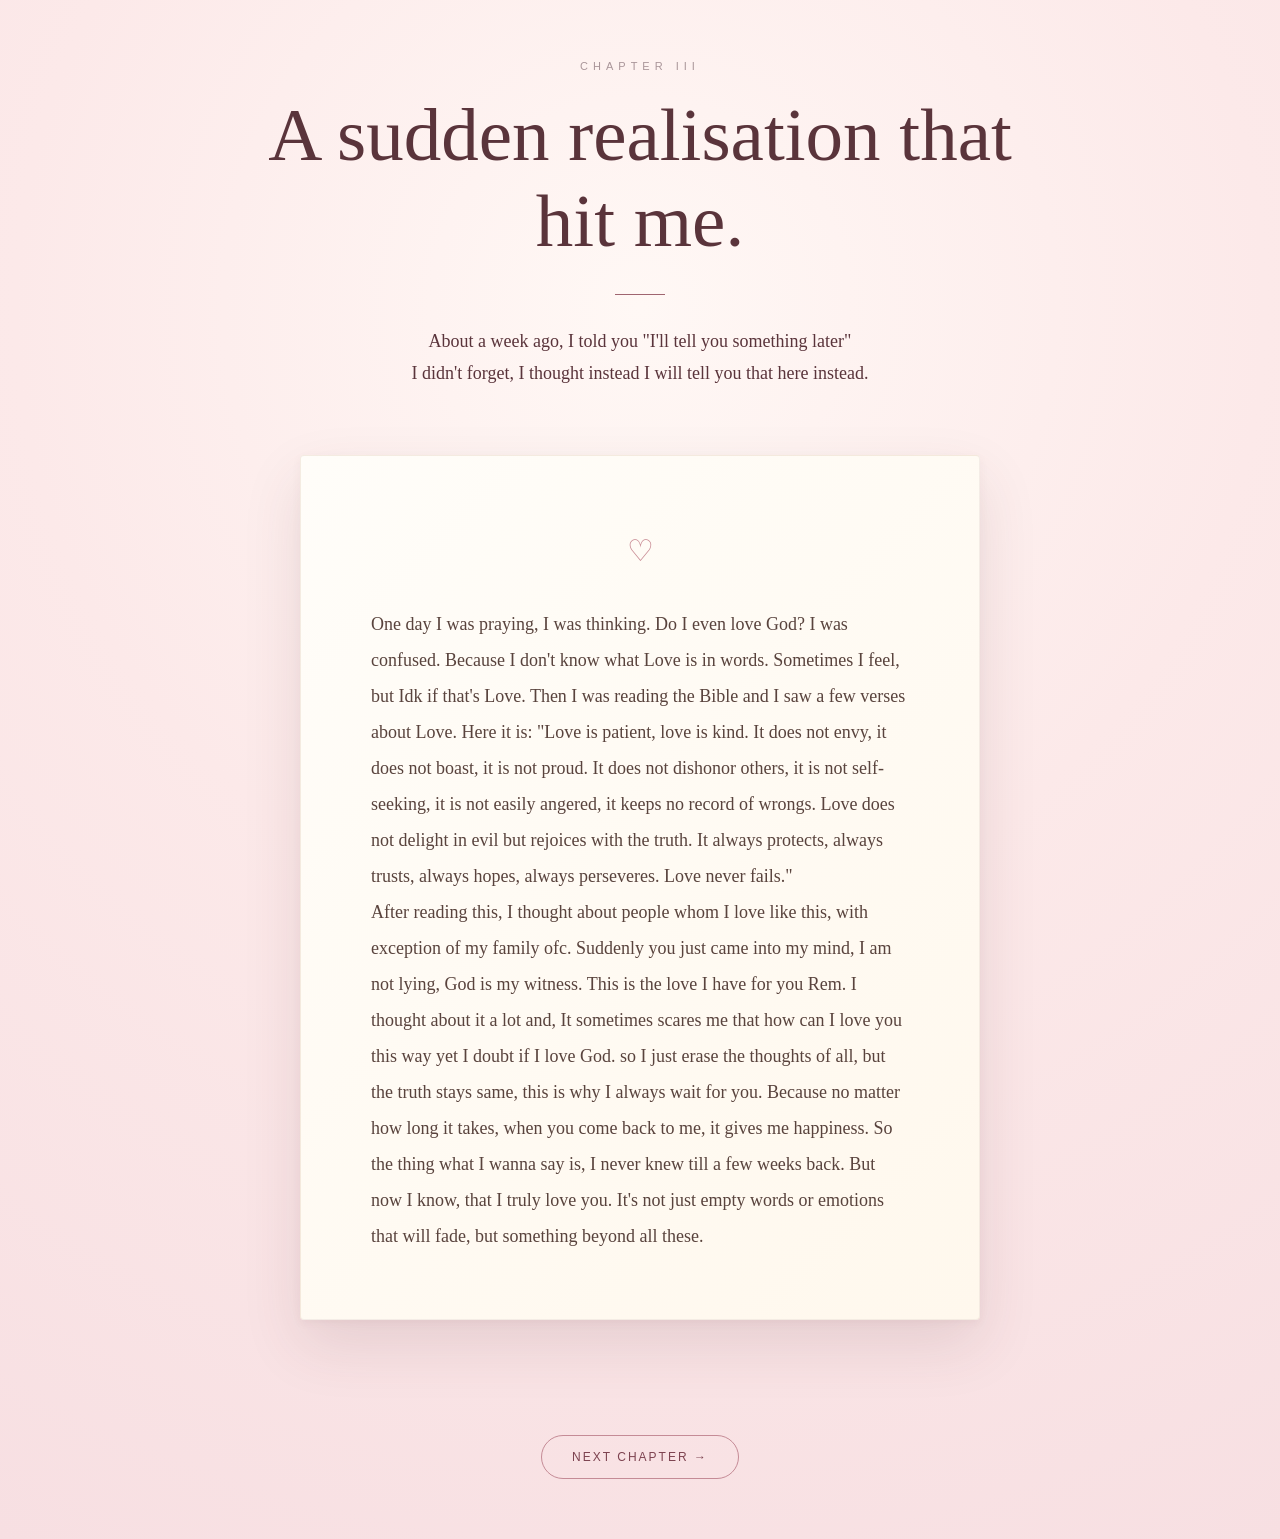
==== commit 691c9b09: "Add files via upload" ====
--- a/chapter3.html
+++ b/chapter3.html
@@ -46,11 +46,15 @@
                     "Love is patient, love is kind. It does not envy, it does not boast, it is not proud. 
                     It does not dishonor others, it is not self-seeking, it is not easily angered, it keeps no record of wrongs. 
                     Love does not delight in evil but rejoices with the truth. 
-                    It always protects, always trusts, always hopes, always perseveres. Love never fails."
-                    I thought about you, because, This is the love I have for you Rem. 
-                    I thought about it a lot and, It sometimes scares me that how can I love you this way yet I doubt if I love God. 
+                    It always protects, always trusts, always hopes, always perseveres. Love never fails."<br>
+                    After reading this, I thought about people whom I love like this, with exception of my family ofc.
+                    Suddenly you just came into my mind, I am not lying, God is my witness. This is the love I have for you Rem. 
+                    I thought about it a lot and, It sometimes scares me that how can I love you this way yet I doubt if I love God.
+                    so I just erase the thoughts of all, but the truth stays same, this is why I always wait for you.
+                    Because no matter how long it takes, when you come back to me, it gives me happiness. 
                     So the thing what I wanna say is, I never knew till a few weeks back. 
-                    But now I know, that I truly love you. It's not just empty words or emotions that will fade, but something beyond all these.
+                    But now I know, that I truly love you. It's not just empty words or emotions that will fade, 
+                    but something beyond all these.
                 </p>
 
             </div>
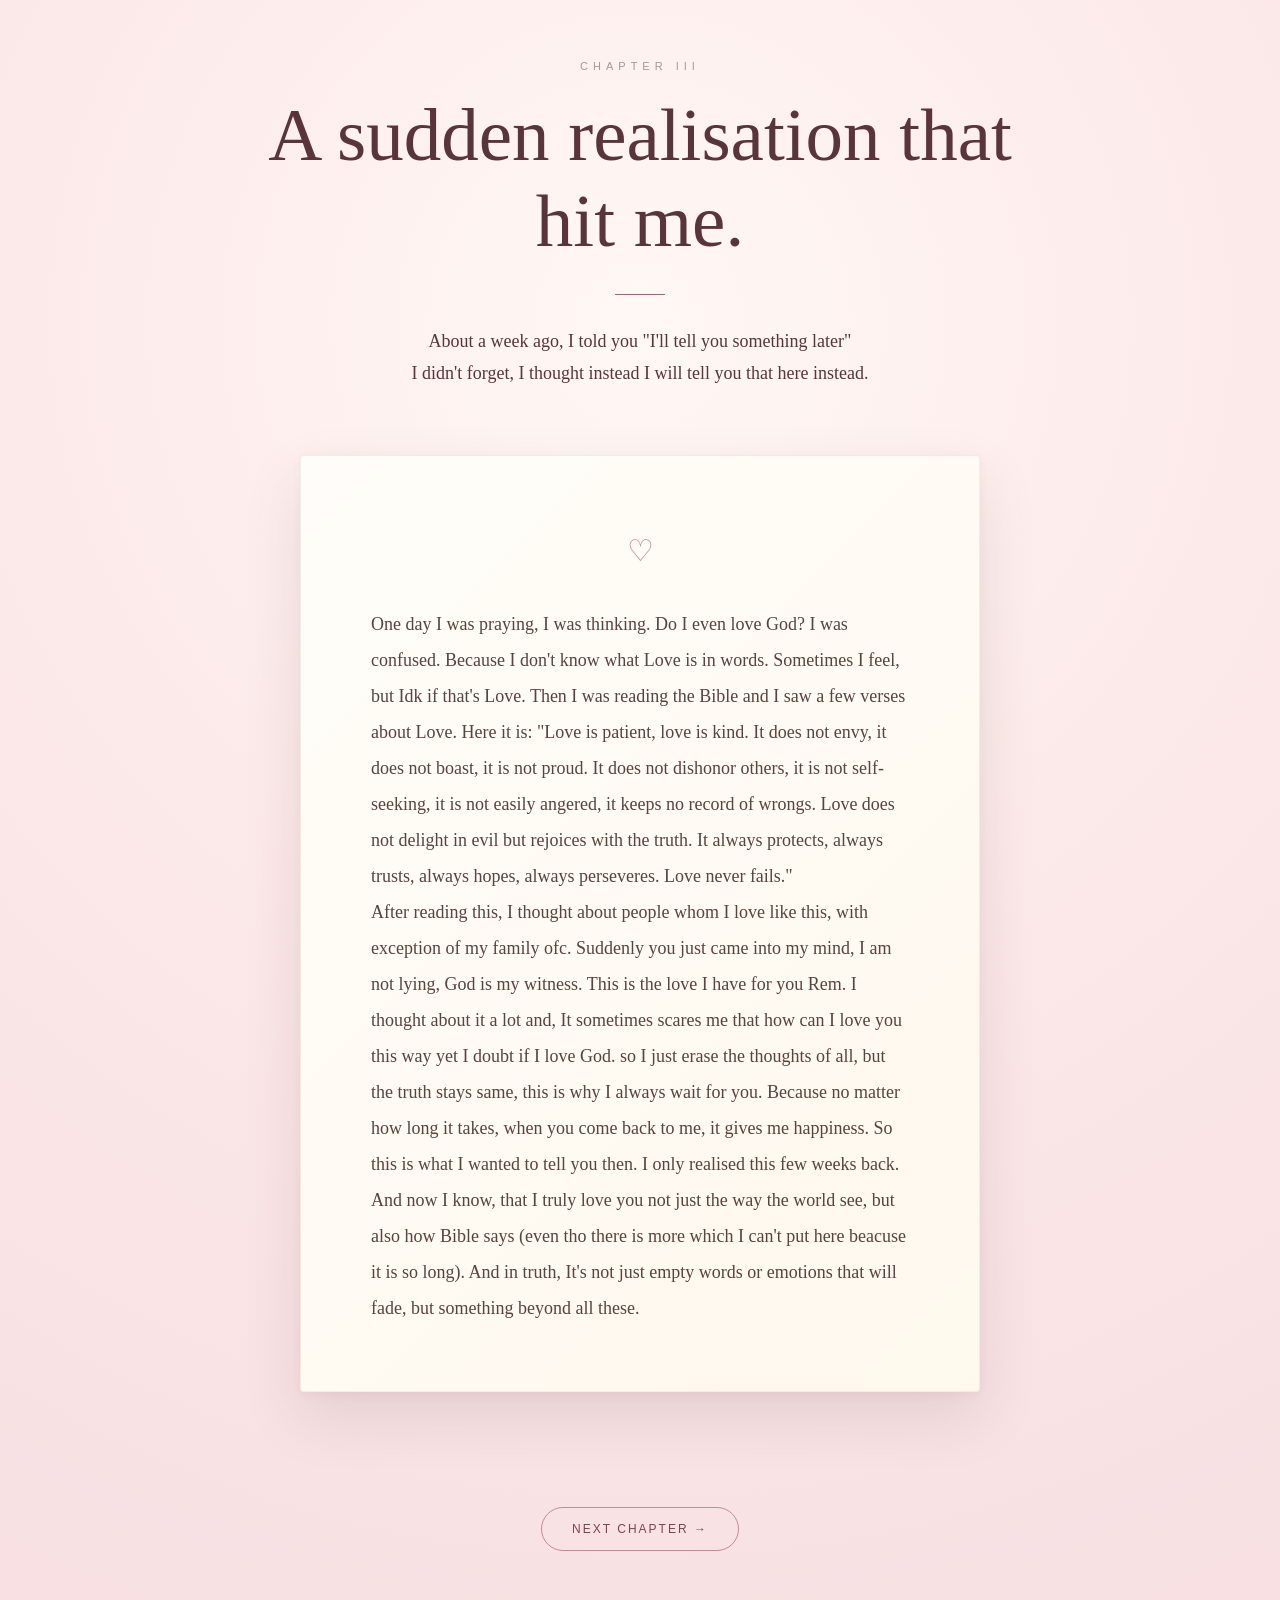
==== commit cbc48835: "Add files via upload" ====
--- a/chapter3.html
+++ b/chapter3.html
@@ -52,8 +52,10 @@
                     I thought about it a lot and, It sometimes scares me that how can I love you this way yet I doubt if I love God.
                     so I just erase the thoughts of all, but the truth stays same, this is why I always wait for you.
                     Because no matter how long it takes, when you come back to me, it gives me happiness. 
-                    So the thing what I wanna say is, I never knew till a few weeks back. 
-                    But now I know, that I truly love you. It's not just empty words or emotions that will fade, 
+                    So this is what I wanted to tell you then. I only realised this few weeks back.
+                    And now I know, that I truly love you not just the way the world see, but also how Bible says 
+                    (even tho there is more which I can't put here beacuse it is so long). And in truth,
+                    It's not just empty words or emotions that will fade, 
                     but something beyond all these.
                 </p>
 
